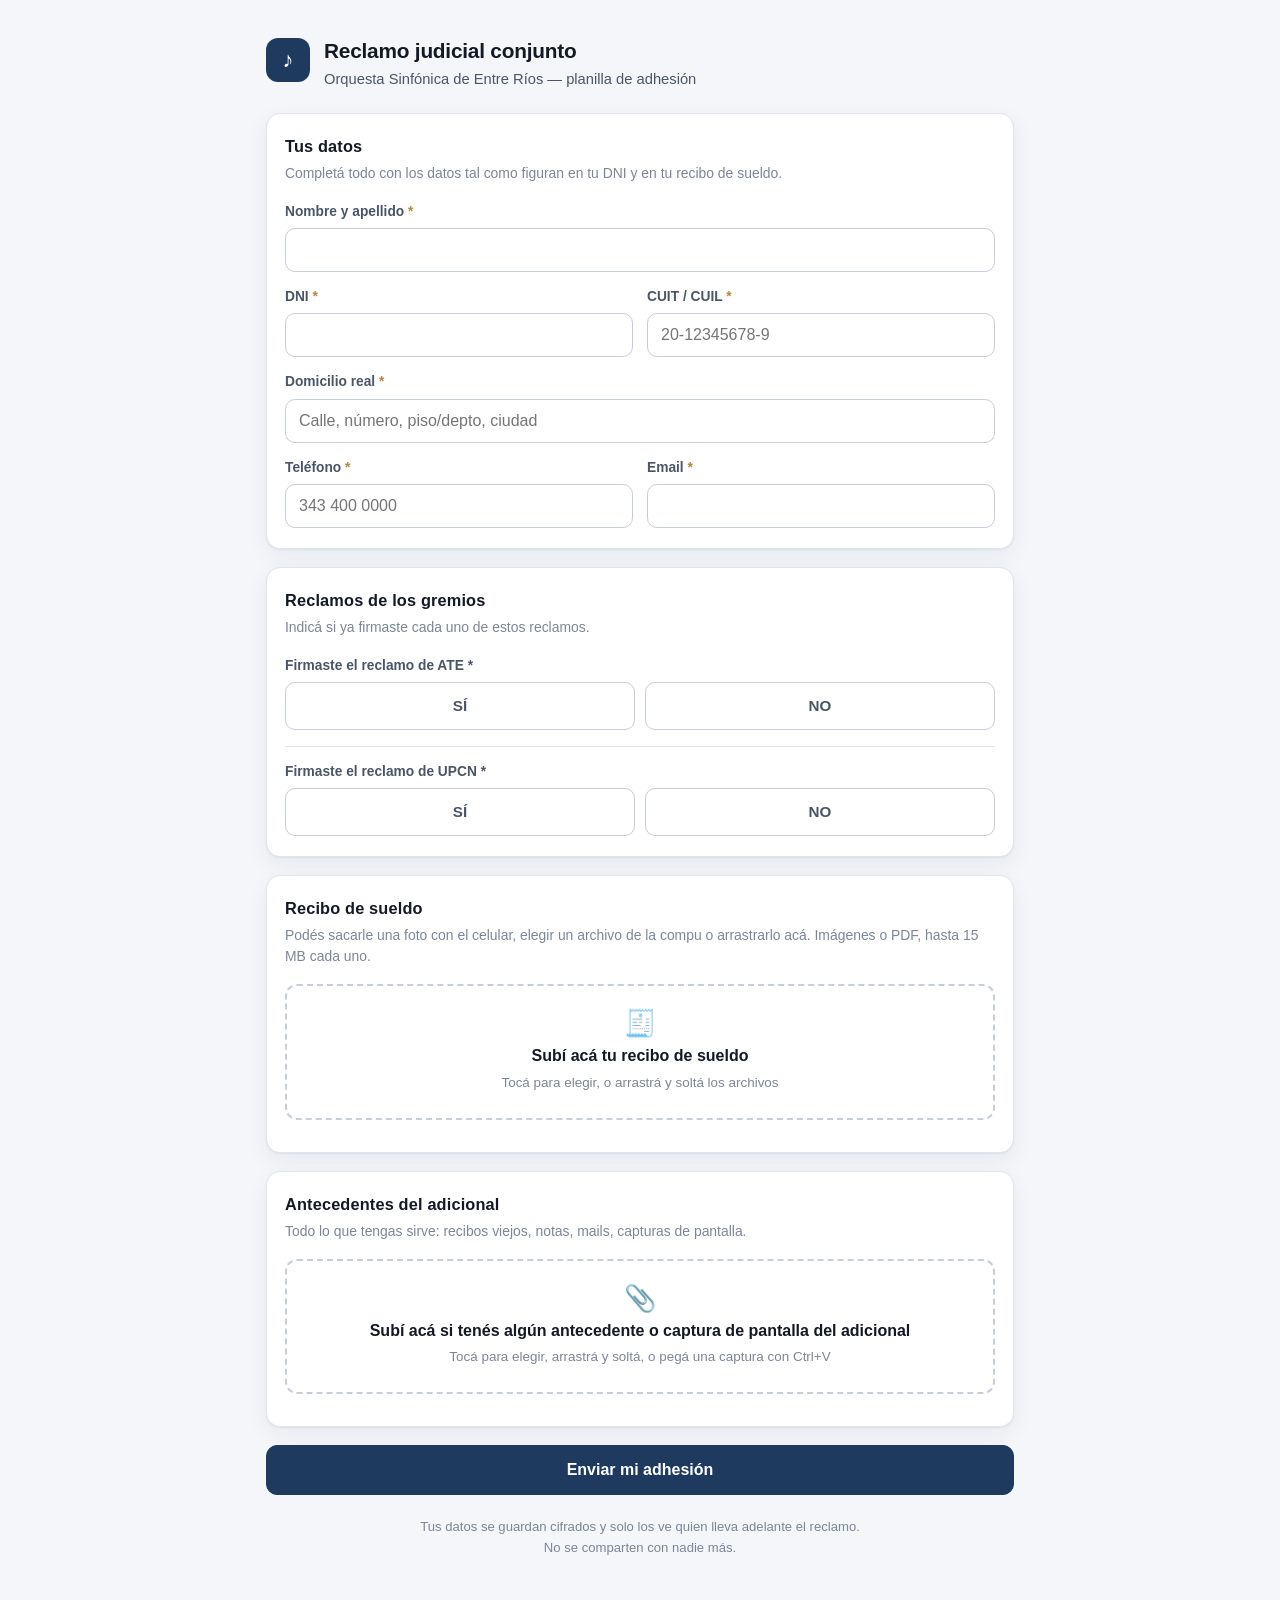
==== index.html @ 2e507636 "Formulario de adhesion al reclamo judicial conjunto de la Orquesta Pagina para que los empleados de " ====
<!doctype html>
<html lang="es-AR">
  <head>
    <meta charset="utf-8" />
    <meta name="viewport" content="width=device-width, initial-scale=1" />
    <title>Reclamo judicial conjunto — Orquesta Sinfónica de Entre Ríos</title>
    <meta
      name="description"
      content="Formulario para sumarse al reclamo judicial conjunto de los trabajadores de la Orquesta Sinfónica de Entre Ríos."
    />
    <meta name="robots" content="noindex, nofollow" />
    <meta name="theme-color" content="#1f3a5f" />
    <link rel="stylesheet" href="styles.css" />
  </head>
  <body>
    <div class="envoltorio">
      <header class="tapa">
        <div class="sello" aria-hidden="true">♪</div>
        <div>
          <h1>Reclamo judicial conjunto</h1>
          <p>Orquesta Sinfónica de Entre Ríos — planilla de adhesión</p>
        </div>
      </header>

      <div id="cajaError" class="aviso malo oculto" role="alert"></div>

      <form id="form" novalidate>
        <section class="tarjeta">
          <h2>Tus datos</h2>
          <p class="ayuda">
            Completá todo con los datos tal como figuran en tu DNI y en tu recibo de sueldo.
          </p>

          <div class="campos dos">
            <div class="campo ancho-total" data-campo>
              <label for="nombre">Nombre y apellido <span class="req">*</span></label>
              <input id="nombre" name="nombre" type="text" autocomplete="name" required />
              <p class="error-campo">Escribí tu nombre y apellido.</p>
            </div>

            <div class="campo" data-campo>
              <label for="dni">DNI <span class="req">*</span></label>
              <input id="dni" name="dni" type="text" inputmode="numeric" autocomplete="off" required />
              <p class="error-campo">Escribí tu número de DNI.</p>
            </div>

            <div class="campo" data-campo>
              <label for="cuit">CUIT / CUIL <span class="req">*</span></label>
              <input
                id="cuit"
                name="cuit"
                type="text"
                inputmode="numeric"
                placeholder="20-12345678-9"
                autocomplete="off"
                required
              />
              <p class="error-campo">Escribí tu CUIT o CUIL (11 números).</p>
            </div>

            <div class="campo ancho-total" data-campo>
              <label for="domicilio">Domicilio real <span class="req">*</span></label>
              <input
                id="domicilio"
                name="domicilio"
                type="text"
                placeholder="Calle, número, piso/depto, ciudad"
                autocomplete="street-address"
                required
              />
              <p class="error-campo">Escribí tu domicilio real.</p>
            </div>

            <div class="campo" data-campo>
              <label for="telefono">Teléfono <span class="req">*</span></label>
              <input
                id="telefono"
                name="telefono"
                type="tel"
                inputmode="tel"
                placeholder="343 400 0000"
                autocomplete="tel"
                required
              />
              <p class="error-campo">Escribí un teléfono de contacto.</p>
            </div>

            <div class="campo" data-campo>
              <label for="email">Email <span class="req">*</span></label>
              <input
                id="email"
                name="email"
                type="email"
                inputmode="email"
                autocomplete="email"
                required
              />
              <p class="error-campo">Escribí un email válido.</p>
            </div>
          </div>
        </section>

        <section class="tarjeta">
          <h2>Reclamos de los gremios</h2>
          <p class="ayuda">Indicá si ya firmaste cada uno de estos reclamos.</p>

          <div class="pregunta" data-campo>
            <span>Firmaste el reclamo de ATE <span class="req">*</span></span>
            <div class="opciones">
              <label>
                <input type="radio" name="ate" value="si" required />
                <span>SÍ</span>
              </label>
              <label>
                <input type="radio" name="ate" value="no" required />
                <span>NO</span>
              </label>
            </div>
            <p class="error-campo">Elegí SÍ o NO.</p>
          </div>

          <div class="pregunta" data-campo style="margin-top: 16px">
            <span>Firmaste el reclamo de UPCN <span class="req">*</span></span>
            <div class="opciones">
              <label>
                <input type="radio" name="upcn" value="si" required />
                <span>SÍ</span>
              </label>
              <label>
                <input type="radio" name="upcn" value="no" required />
                <span>NO</span>
              </label>
            </div>
            <p class="error-campo">Elegí SÍ o NO.</p>
          </div>
        </section>

        <section class="tarjeta">
          <h2>Recibo de sueldo</h2>
          <p class="ayuda">
            Podés sacarle una foto con el celular, elegir un archivo de la compu o arrastrarlo acá.
            Imágenes o PDF, hasta 15 MB cada uno.
          </p>

          <div class="zona" id="zonaRecibo" tabindex="0" role="button" aria-controls="listaRecibo">
            <span class="icono" aria-hidden="true">🧾</span>
            <span class="titulo">Subí acá tu recibo de sueldo</span>
            <span class="sub">Tocá para elegir, o arrastrá y soltá los archivos</span>
          </div>
          <input
            id="inputRecibo"
            type="file"
            class="oculto"
            multiple
            accept="image/*,application/pdf"
          />
          <ul class="lista-archivos" id="listaRecibo"></ul>
        </section>

        <section class="tarjeta">
          <h2>Antecedentes del adicional</h2>
          <p class="ayuda">Todo lo que tengas sirve: recibos viejos, notas, mails, capturas de pantalla.</p>

          <div class="zona" id="zonaAntecedente" tabindex="0" role="button" aria-controls="listaAntecedente">
            <span class="icono" aria-hidden="true">📎</span>
            <span class="titulo">Subí acá si tenés algún antecedente o captura de pantalla del adicional</span>
            <span class="sub">Tocá para elegir, arrastrá y soltá, o pegá una captura con Ctrl+V</span>
          </div>
          <input
            id="inputAntecedente"
            type="file"
            class="oculto"
            multiple
            accept="image/*,application/pdf"
          />
          <ul class="lista-archivos" id="listaAntecedente"></ul>
        </section>

        <button type="submit" class="boton ancho" id="botonEnviar">Enviar mi adhesión</button>
        <div class="progreso oculto" id="progreso"><i></i></div>
        <p class="ayuda" id="estado" style="text-align: center; margin-top: 10px"></p>
      </form>

      <section class="tarjeta listo oculto" id="pantallaListo">
        <div class="tilde" aria-hidden="true">✓</div>
        <h2>Listo, quedó registrada tu adhesión</h2>
        <p id="textoListo">
          Ya tenemos tus datos y tus archivos. Si hace falta algo más, te vamos a contactar por
          teléfono o por email.
        </p>
      </section>

      <p class="pie">
        Tus datos se guardan cifrados y solo los ve quien lleva adelante el reclamo.<br />
        No se comparten con nadie más.
      </p>
    </div>

    <script src="config.js"></script>
    <script src="sb.js"></script>
    <script>
      (function () {
        const cfg = window.RECLAMO_CONFIG;
        const form = document.getElementById('form');
        const cajaError = document.getElementById('cajaError');
        const botonEnviar = document.getElementById('botonEnviar');
        const progreso = document.getElementById('progreso');
        const barra = progreso.querySelector('i');
        const estado = document.getElementById('estado');

        function pesoLegible(bytes) {
          if (bytes < 1024) return bytes + ' B';
          if (bytes < 1024 * 1024) return (bytes / 1024).toFixed(0) + ' KB';
          return (bytes / 1024 / 1024).toFixed(1) + ' MB';
        }

        function mostrarError(msg) {
          cajaError.textContent = msg;
          cajaError.classList.remove('oculto');
          cajaError.scrollIntoView({ behavior: 'smooth', block: 'center' });
        }

        function limpiarError() {
          cajaError.classList.add('oculto');
          cajaError.textContent = '';
        }

        // --- zonas para subir archivos ---------------------------------------
        function crearZona(idZona, idInput, idLista) {
          const zona = document.getElementById(idZona);
          const input = document.getElementById(idInput);
          const lista = document.getElementById(idLista);
          const elegidos = [];

          function dibujar() {
            lista.innerHTML = '';
            elegidos.forEach((file, i) => {
              const li = document.createElement('li');

              const mini = document.createElement('div');
              mini.className = 'miniatura';
              if (file.type.startsWith('image/')) {
                const img = document.createElement('img');
                img.className = 'miniatura';
                img.alt = '';
                img.src = URL.createObjectURL(file);
                img.onload = () => URL.revokeObjectURL(img.src);
                li.appendChild(img);
              } else {
                mini.textContent = '📄';
                li.appendChild(mini);
              }

              const datos = document.createElement('div');
              datos.className = 'datos';
              const nombre = document.createElement('div');
              nombre.className = 'nombre';
              nombre.textContent = file.name;
              const peso = document.createElement('div');
              peso.className = 'peso';
              peso.textContent = pesoLegible(file.size);
              datos.appendChild(nombre);
              datos.appendChild(peso);
              li.appendChild(datos);

              const quitar = document.createElement('button');
              quitar.type = 'button';
              quitar.className = 'quitar';
              quitar.textContent = '×';
              quitar.setAttribute('aria-label', 'Quitar ' + file.name);
              quitar.addEventListener('click', () => {
                elegidos.splice(i, 1);
                dibujar();
              });
              li.appendChild(quitar);

              lista.appendChild(li);
            });
          }

          function agregar(files) {
            limpiarError();
            const rechazados = [];
            Array.from(files).forEach((file) => {
              if (file.size > cfg.maxArchivoBytes) {
                rechazados.push(file.name + ' (' + pesoLegible(file.size) + ')');
                return;
              }
              // Evita duplicados si se suelta dos veces el mismo archivo.
              const repetido = elegidos.some(
                (f) => f.name === file.name && f.size === file.size && f.lastModified === file.lastModified
              );
              if (!repetido) elegidos.push(file);
            });
            if (rechazados.length) {
              mostrarError(
                'Estos archivos pesan más de ' +
                  pesoLegible(cfg.maxArchivoBytes) +
                  ' y no se pudieron agregar: ' +
                  rechazados.join(', ') +
                  '. Probá sacarles una foto de nuevo con menos calidad.'
              );
            }
            dibujar();
          }

          zona.addEventListener('click', () => input.click());
          zona.addEventListener('keydown', (e) => {
            if (e.key === 'Enter' || e.key === ' ') {
              e.preventDefault();
              input.click();
            }
          });
          input.addEventListener('change', () => {
            agregar(input.files);
            input.value = ''; // permite volver a elegir el mismo archivo
          });

          ['dragenter', 'dragover'].forEach((ev) =>
            zona.addEventListener(ev, (e) => {
              e.preventDefault();
              zona.classList.add('encima');
            })
          );
          ['dragleave', 'dragend'].forEach((ev) =>
            zona.addEventListener(ev, () => zona.classList.remove('encima'))
          );
          zona.addEventListener('drop', (e) => {
            e.preventDefault();
            zona.classList.remove('encima');
            if (e.dataTransfer && e.dataTransfer.files.length) agregar(e.dataTransfer.files);
          });

          return { elegidos, agregar };
        }

        const zonaRecibo = crearZona('zonaRecibo', 'inputRecibo', 'listaRecibo');
        const zonaAntecedente = crearZona('zonaAntecedente', 'inputAntecedente', 'listaAntecedente');

        // El navegador entero acepta arrastrar: evita que se abra el archivo en una pestana.
        ['dragover', 'drop'].forEach((ev) =>
          document.addEventListener(ev, (e) => {
            if (!e.target.closest('.zona')) e.preventDefault();
          })
        );

        // Pegar una captura de pantalla va a "antecedentes".
        document.addEventListener('paste', (e) => {
          const items = (e.clipboardData && e.clipboardData.files) || [];
          if (items.length) zonaAntecedente.agregar(items);
        });

        // --- validacion -------------------------------------------------------
        function contenedor(el) {
          return el.closest('[data-campo]');
        }

        function marcar(el, ok) {
          const caja = contenedor(el);
          if (!caja) return;
          caja.classList.toggle('con-error', !ok);
          if (el.type !== 'radio') el.setAttribute('aria-invalid', ok ? 'false' : 'true');
        }

        const soloDigitos = (v) => (v || '').replace(/\D/g, '');

        // Al salir del campo, damos formato al CUIT: 20-12345678-9
        const inputCuit = document.getElementById('cuit');
        inputCuit.addEventListener('blur', () => {
          const d = soloDigitos(inputCuit.value);
          if (d.length === 11) inputCuit.value = d.slice(0, 2) + '-' + d.slice(2, 10) + '-' + d.slice(10);
        });

        function validar() {
          let primerError = null;

          function revisar(id, ok) {
            const el = document.getElementById(id);
            marcar(el, ok);
            if (!ok && !primerError) primerError = el;
            return ok;
          }

          revisar('nombre', document.getElementById('nombre').value.trim().length >= 3);
          revisar('dni', soloDigitos(document.getElementById('dni').value).length >= 6);
          revisar('cuit', soloDigitos(document.getElementById('cuit').value).length === 11);
          revisar('domicilio', document.getElementById('domicilio').value.trim().length >= 5);
          revisar('telefono', soloDigitos(document.getElementById('telefono').value).length >= 6);
          revisar('email', /^[^@\s]+@[^@\s]+\.[^@\s]+$/.test(document.getElementById('email').value.trim()));

          ['ate', 'upcn'].forEach((nombre) => {
            const grupo = form.querySelectorAll('input[name="' + nombre + '"]');
            const elegido = Array.from(grupo).some((r) => r.checked);
            marcar(grupo[0], elegido);
            if (!elegido && !primerError) primerError = grupo[0];
          });

          if (primerError) {
            const caja = contenedor(primerError) || primerError;
            caja.scrollIntoView({ behavior: 'smooth', block: 'center' });
            if (primerError.type !== 'radio') primerError.focus({ preventScroll: true });
            return false;
          }
          return true;
        }

        // Limpia la marca de error en cuanto la persona corrige.
        form.addEventListener('input', (e) => {
          const caja = contenedor(e.target);
          if (caja) caja.classList.remove('con-error');
        });

        // --- nombres de archivo seguros para el storage -----------------------
        function nombreSeguro(nombre) {
          const limpio = nombre
            .normalize('NFD')
            .replace(/[\u0300-\u036f]/g, '') // saca acentos
            .replace(/[^a-zA-Z0-9._-]+/g, '-')
            .replace(/^-+|-+$/g, '');
          return (limpio || 'archivo').slice(-80);
        }

        // --- enviar ------------------------------------------------------------
        form.addEventListener('submit', async (e) => {
          e.preventDefault();
          limpiarError();
          if (!validar()) return;

          const recibos = zonaRecibo.elegidos;
          const antecedentes = zonaAntecedente.elegidos;

          if (recibos.length === 0) {
            const seguir = confirm(
              'No adjuntaste ningún recibo de sueldo.\n\n' +
                'El recibo es la prueba principal del reclamo. ¿Querés enviar igual y acercarlo después?'
            );
            if (!seguir) {
              document.getElementById('zonaRecibo').scrollIntoView({ behavior: 'smooth', block: 'center' });
              return;
            }
          }

          const total = recibos.length + antecedentes.length;
          botonEnviar.disabled = true;
          progreso.classList.remove('oculto');
          barra.style.width = '4%';
          estado.textContent = 'Guardando tus datos…';

          try {
            const idReclamo = await window.SB.rpc('oser_crear_reclamo', {
              p_nombre: document.getElementById('nombre').value,
              p_dni: soloDigitos(document.getElementById('dni').value),
              p_cuit: document.getElementById('cuit').value,
              p_domicilio: document.getElementById('domicilio').value,
              p_telefono: document.getElementById('telefono').value,
              p_email: document.getElementById('email').value,
              p_firmo_ate: form.querySelector('input[name="ate"]:checked').value === 'si',
              p_firmo_upcn: form.querySelector('input[name="upcn"]:checked').value === 'si',
            });

            const tanda = [];
            recibos.forEach((f, i) => tanda.push({ file: f, tipo: 'recibo', i }));
            antecedentes.forEach((f, i) => tanda.push({ file: f, tipo: 'antecedente', i }));

            const fallados = [];
            for (let n = 0; n < tanda.length; n++) {
              const { file, tipo, i } = tanda[n];
              estado.textContent = 'Subiendo archivo ' + (n + 1) + ' de ' + total + '…';
              const path = idReclamo + '/' + tipo + '/' + (i + 1) + '-' + nombreSeguro(file.name);
              try {
                await window.SB.subirArchivo(path, file);
                await window.SB.rpc('oser_registrar_archivo', {
                  p_reclamo_id: idReclamo,
                  p_tipo: tipo,
                  p_path: path,
                  p_nombre_original: file.name,
                  p_tamano: file.size,
                  p_mime: file.type || '',
                });
              } catch (err) {
                fallados.push(file.name);
              }
              barra.style.width = 4 + Math.round(((n + 1) / Math.max(total, 1)) * 96) + '%';
            }

            barra.style.width = '100%';
            form.classList.add('oculto');
            const pantalla = document.getElementById('pantallaListo');
            if (fallados.length) {
              document.getElementById('textoListo').textContent =
                'Tus datos quedaron guardados. Pero ' +
                fallados.length +
                ' archivo(s) no se pudieron subir (' +
                fallados.join(', ') +
                '). Avisale a quien lleva el reclamo para acercarlos por otro medio.';
            }
            pantalla.classList.remove('oculto');
            pantalla.scrollIntoView({ behavior: 'smooth', block: 'center' });
          } catch (err) {
            progreso.classList.add('oculto');
            estado.textContent = '';
            botonEnviar.disabled = false;
            mostrarError(
              'No se pudo enviar: ' +
                (err.message || 'error de conexión') +
                '. Revisá que tengas internet y probá de nuevo.'
            );
          }
        });
      })();
    </script>
  </body>
</html>
---- styles.css ----
/* Estilos compartidos por el formulario y el panel. Mobile primero. */

:root {
  --tinta: #131a26;
  --tinta-suave: #4a5568;
  --tinta-tenue: #7b8698;
  --fondo: #f4f6fa;
  --papel: #ffffff;
  --linea: #dfe4ed;
  --linea-fuerte: #c6cedb;
  --marca: #1f3a5f;
  --marca-clara: #2c5486;
  --marca-tenue: #eaf0f8;
  --bronce: #b4863a;
  --bien: #1c7551;
  --bien-tenue: #e6f4ee;
  --mal: #b3261e;
  --mal-tenue: #fdeceb;
  --sombra: 0 1px 2px rgba(19, 26, 38, 0.06), 0 8px 24px rgba(19, 26, 38, 0.06);
  --radio: 14px;
}

@media (prefers-color-scheme: dark) {
  :root {
    --tinta: #eef1f6;
    --tinta-suave: #b3bccd;
    --tinta-tenue: #8b96a9;
    --fondo: #10141c;
    --papel: #181e29;
    --linea: #2a3242;
    --linea-fuerte: #3b4557;
    --marca: #7aa7dd;
    --marca-clara: #9dc0e9;
    --marca-tenue: #1c2534;
    --bronce: #d9ac62;
    --bien: #5cc79a;
    --bien-tenue: #16281f;
    --mal: #f28b84;
    --mal-tenue: #2c1a19;
    --sombra: 0 1px 2px rgba(0, 0, 0, 0.4), 0 8px 24px rgba(0, 0, 0, 0.3);
  }
}

* {
  box-sizing: border-box;
}

html {
  -webkit-text-size-adjust: 100%;
}

body {
  margin: 0;
  background: var(--fondo);
  color: var(--tinta);
  font-family: -apple-system, BlinkMacSystemFont, 'Segoe UI', Roboto, 'Helvetica Neue', Arial, sans-serif;
  font-size: 16px;
  line-height: 1.55;
  -webkit-font-smoothing: antialiased;
}

.envoltorio {
  max-width: 780px;
  margin: 0 auto;
  padding: 20px 16px 64px;
}

.envoltorio.ancho {
  max-width: 1400px;
}

/* --- encabezado --- */
.tapa {
  display: flex;
  gap: 14px;
  align-items: flex-start;
  padding: 18px 0 22px;
}

.tapa .sello {
  flex: 0 0 auto;
  width: 44px;
  height: 44px;
  border-radius: 12px;
  background: var(--marca);
  color: #fff;
  display: grid;
  place-items: center;
  font-size: 22px;
  line-height: 1;
}

@media (prefers-color-scheme: dark) {
  .tapa .sello {
    color: #10141c;
  }
}

.tapa h1 {
  margin: 0;
  font-size: 1.3rem;
  line-height: 1.25;
  letter-spacing: -0.01em;
}

.tapa p {
  margin: 4px 0 0;
  color: var(--tinta-suave);
  font-size: 0.92rem;
}

/* --- tarjetas --- */
.tarjeta {
  background: var(--papel);
  border: 1px solid var(--linea);
  border-radius: var(--radio);
  box-shadow: var(--sombra);
  padding: 20px 18px;
  margin-bottom: 18px;
}

.tarjeta > h2 {
  margin: 0 0 4px;
  font-size: 1.02rem;
  letter-spacing: 0.01em;
}

.tarjeta > h2 + .ayuda {
  margin: 0 0 16px;
}

.ayuda {
  color: var(--tinta-tenue);
  font-size: 0.87rem;
  margin: 0 0 14px;
}

/* --- campos --- */
.campos {
  display: grid;
  gap: 14px;
}

@media (min-width: 620px) {
  .campos.dos {
    grid-template-columns: 1fr 1fr;
  }
  .campos .ancho-total {
    grid-column: 1 / -1;
  }
}

.campo label,
.pregunta > span {
  display: block;
  font-size: 0.86rem;
  font-weight: 600;
  color: var(--tinta-suave);
  margin-bottom: 6px;
}

.campo .req {
  color: var(--bronce);
  font-weight: 700;
}

input[type='text'],
input[type='tel'],
input[type='email'],
input[type='password'],
input[type='search'] {
  width: 100%;
  padding: 12px 13px;
  font-size: 16px; /* 16px evita el zoom automatico en iPhone */
  font-family: inherit;
  color: var(--tinta);
  background: var(--papel);
  border: 1px solid var(--linea-fuerte);
  border-radius: 10px;
  transition: border-color 0.15s, box-shadow 0.15s;
}

input:focus {
  outline: none;
  border-color: var(--marca);
  box-shadow: 0 0 0 3px var(--marca-tenue);
}

input[aria-invalid='true'] {
  border-color: var(--mal);
}

.error-campo {
  display: none;
  color: var(--mal);
  font-size: 0.82rem;
  margin-top: 5px;
}

.campo.con-error .error-campo {
  display: block;
}

/* --- si / no --- */
.pregunta {
  padding: 14px 0 0;
  border-top: 1px solid var(--linea);
}

.pregunta:first-of-type {
  border-top: none;
  padding-top: 0;
}

.opciones {
  display: flex;
  gap: 10px;
}

.opciones label {
  flex: 1 1 0;
  position: relative;
  display: block;
  margin: 0;
}

.opciones input {
  position: absolute;
  opacity: 0;
  width: 1px;
  height: 1px;
}

.opciones span {
  display: block;
  text-align: center;
  padding: 11px 8px;
  font-size: 0.95rem;
  font-weight: 600;
  color: var(--tinta-suave);
  background: var(--papel);
  border: 1px solid var(--linea-fuerte);
  border-radius: 10px;
  cursor: pointer;
  transition: all 0.15s;
}

.opciones input:focus-visible + span {
  box-shadow: 0 0 0 3px var(--marca-tenue);
}

.opciones input:checked + span {
  background: var(--marca);
  border-color: var(--marca);
  color: #fff;
}

@media (prefers-color-scheme: dark) {
  .opciones input:checked + span {
    color: #10141c;
  }
}

/* --- zona de archivos --- */
.zona {
  border: 2px dashed var(--linea-fuerte);
  border-radius: 12px;
  background: var(--papel);
  padding: 24px 16px;
  text-align: center;
  cursor: pointer;
  transition: border-color 0.15s, background 0.15s;
}

.zona:hover,
.zona:focus-visible {
  border-color: var(--marca);
  background: var(--marca-tenue);
  outline: none;
}

.zona.encima {
  border-color: var(--marca);
  background: var(--marca-tenue);
  border-style: solid;
}

.zona .icono {
  font-size: 26px;
  line-height: 1;
  display: block;
  margin-bottom: 8px;
}

.zona .titulo {
  display: block;
  font-weight: 650;
  font-size: 1rem;
  color: var(--tinta);
}

.zona .sub {
  display: block;
  font-size: 0.84rem;
  color: var(--tinta-tenue);
  margin-top: 4px;
}

.lista-archivos {
  list-style: none;
  margin: 12px 0 0;
  padding: 0;
  display: grid;
  gap: 8px;
}

.lista-archivos li {
  display: flex;
  align-items: center;
  gap: 11px;
  padding: 8px 10px;
  background: var(--fondo);
  border: 1px solid var(--linea);
  border-radius: 10px;
}

.lista-archivos .miniatura {
  flex: 0 0 auto;
  width: 40px;
  height: 40px;
  border-radius: 7px;
  object-fit: cover;
  background: var(--marca-tenue);
  display: grid;
  place-items: center;
  font-size: 17px;
  overflow: hidden;
}

.lista-archivos .datos {
  min-width: 0;
  flex: 1 1 auto;
}

.lista-archivos .nombre {
  font-size: 0.88rem;
  font-weight: 600;
  overflow: hidden;
  text-overflow: ellipsis;
  white-space: nowrap;
}

.lista-archivos .peso {
  font-size: 0.78rem;
  color: var(--tinta-tenue);
}

.quitar {
  flex: 0 0 auto;
  border: none;
  background: transparent;
  color: var(--tinta-tenue);
  font-size: 20px;
  line-height: 1;
  width: 32px;
  height: 32px;
  border-radius: 8px;
  cursor: pointer;
}

.quitar:hover {
  background: var(--mal-tenue);
  color: var(--mal);
}

/* --- botones --- */
.boton {
  display: inline-flex;
  align-items: center;
  justify-content: center;
  gap: 8px;
  padding: 13px 20px;
  font-size: 1rem;
  font-family: inherit;
  font-weight: 650;
  color: #fff;
  background: var(--marca);
  border: 1px solid var(--marca);
  border-radius: 11px;
  cursor: pointer;
  transition: filter 0.15s;
}

@media (prefers-color-scheme: dark) {
  .boton {
    color: #10141c;
  }
}

.boton:hover:not(:disabled) {
  filter: brightness(1.12);
}

.boton:disabled {
  opacity: 0.6;
  cursor: default;
}

.boton.ancho {
  width: 100%;
  padding: 15px 20px;
}

.boton.suave {
  background: var(--papel);
  color: var(--marca);
  border-color: var(--linea-fuerte);
}

.boton.chico {
  padding: 8px 13px;
  font-size: 0.86rem;
  border-radius: 9px;
}

.boton.peligro {
  background: transparent;
  color: var(--mal);
  border-color: var(--mal);
}

/* --- avisos --- */
.aviso {
  padding: 12px 14px;
  border-radius: 11px;
  font-size: 0.9rem;
  margin-bottom: 16px;
}

.aviso.malo {
  background: var(--mal-tenue);
  color: var(--mal);
  border: 1px solid currentColor;
}

.aviso.bueno {
  background: var(--bien-tenue);
  color: var(--bien);
  border: 1px solid currentColor;
}

.oculto {
  display: none !important;
}

.pie {
  text-align: center;
  color: var(--tinta-tenue);
  font-size: 0.82rem;
  padding-top: 8px;
}

.pie a {
  color: var(--tinta-tenue);
}

/* --- progreso --- */
.progreso {
  height: 6px;
  background: var(--linea);
  border-radius: 99px;
  overflow: hidden;
  margin-top: 12px;
}

.progreso i {
  display: block;
  height: 100%;
  width: 0;
  background: var(--marca);
  transition: width 0.25s;
}

/* --- listo --- */
.listo {
  text-align: center;
  padding: 34px 20px;
}

.listo .tilde {
  width: 62px;
  height: 62px;
  margin: 0 auto 16px;
  border-radius: 50%;
  background: var(--bien-tenue);
  color: var(--bien);
  display: grid;
  place-items: center;
  font-size: 31px;
}

.listo h2 {
  margin: 0 0 8px;
}

.listo p {
  color: var(--tinta-suave);
  margin: 0 auto;
  max-width: 44ch;
}
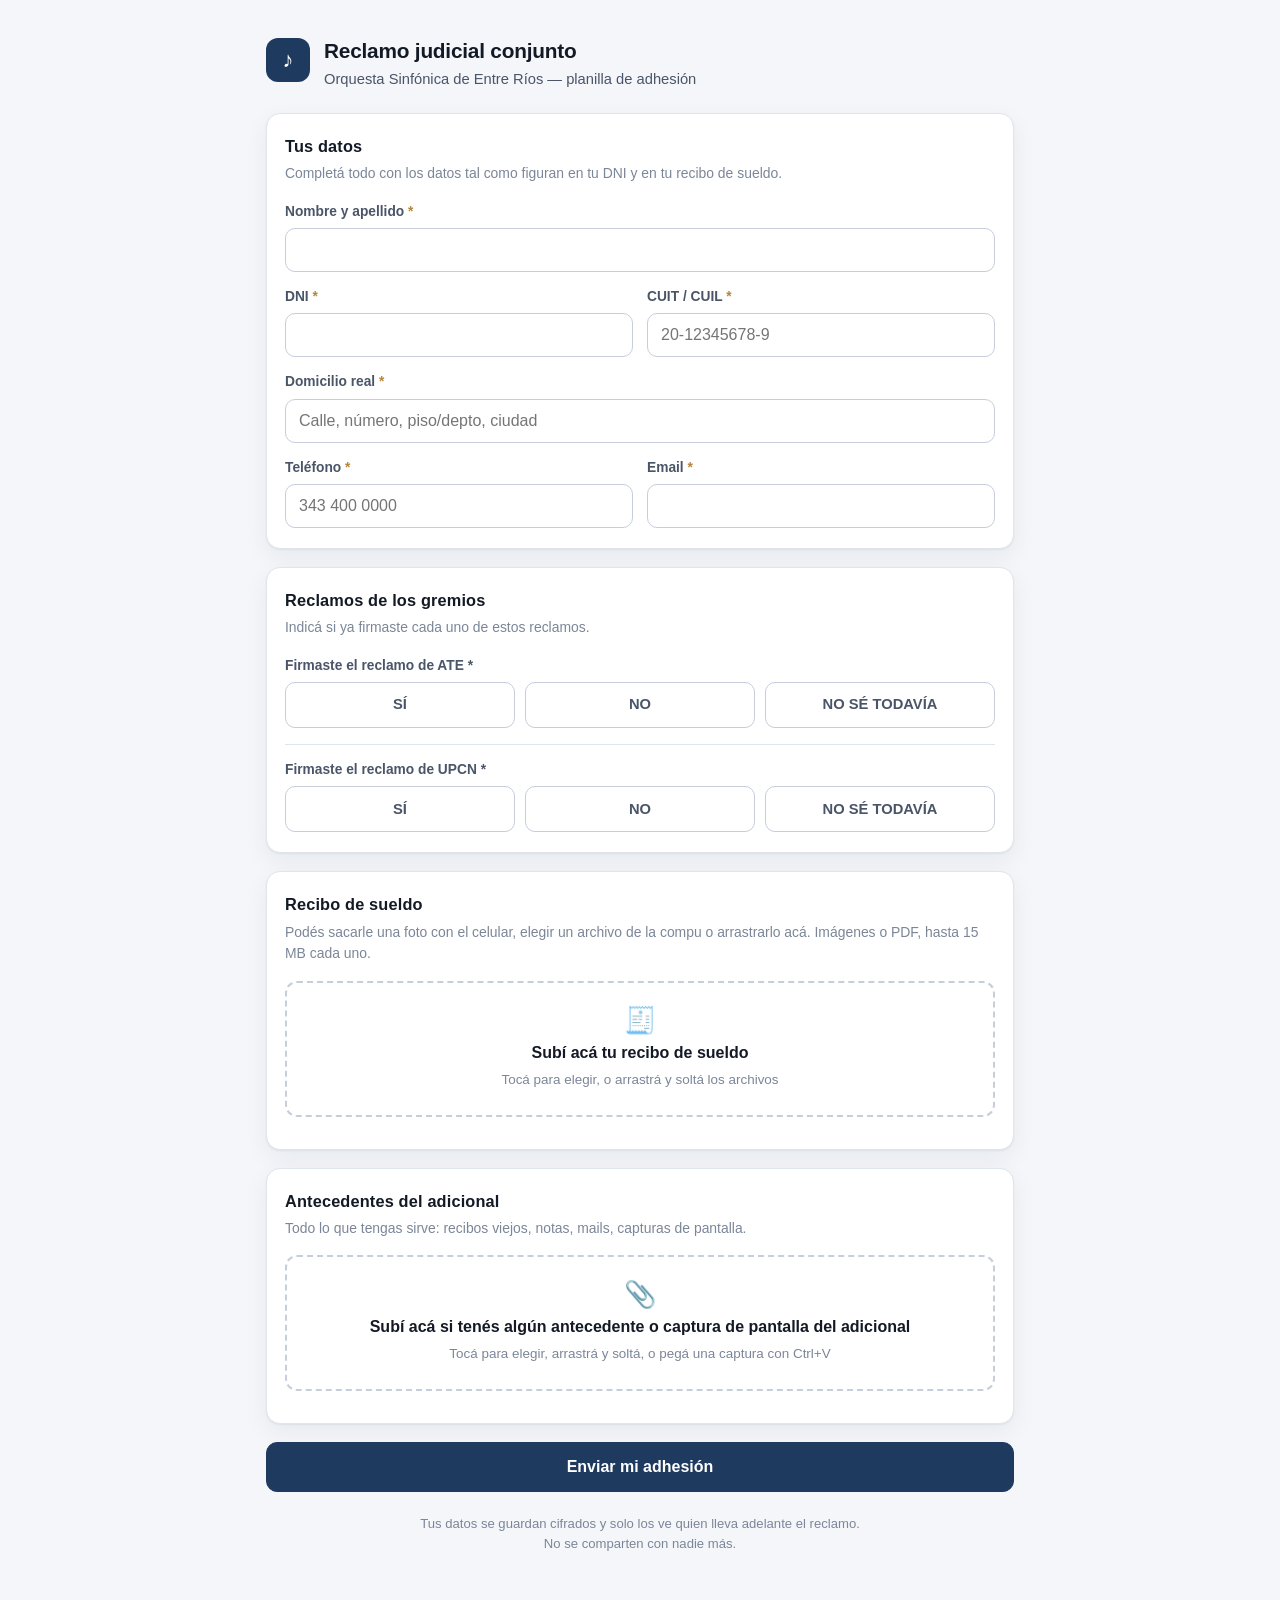
==== commit a637e1e9: "Tercera opcion en las preguntas de los gremios: "No se todavia" Antes habia que contestar SI o NO po" ====
--- a/index.html
+++ b/index.html
@@ -115,8 +115,12 @@
                 <input type="radio" name="ate" value="no" required />
                 <span>NO</span>
               </label>
-            </div>
-            <p class="error-campo">Elegí SÍ o NO.</p>
+              <label>
+                <input type="radio" name="ate" value="no_se" required />
+                <span>NO SÉ TODAVÍA</span>
+              </label>
+            </div>
+            <p class="error-campo">Elegí una de las tres opciones.</p>
           </div>
 
           <div class="pregunta" data-campo style="margin-top: 16px">
@@ -130,8 +134,12 @@
                 <input type="radio" name="upcn" value="no" required />
                 <span>NO</span>
               </label>
-            </div>
-            <p class="error-campo">Elegí SÍ o NO.</p>
+              <label>
+                <input type="radio" name="upcn" value="no_se" required />
+                <span>NO SÉ TODAVÍA</span>
+              </label>
+            </div>
+            <p class="error-campo">Elegí una de las tres opciones.</p>
           </div>
         </section>
 
@@ -454,8 +462,9 @@
               p_domicilio: document.getElementById('domicilio').value,
               p_telefono: document.getElementById('telefono').value,
               p_email: document.getElementById('email').value,
-              p_firmo_ate: form.querySelector('input[name="ate"]:checked').value === 'si',
-              p_firmo_upcn: form.querySelector('input[name="upcn"]:checked').value === 'si',
+              // 'si' | 'no' | 'no_se'
+              p_firmo_ate: form.querySelector('input[name="ate"]:checked').value,
+              p_firmo_upcn: form.querySelector('input[name="upcn"]:checked').value,
             });
 
             const tanda = [];
--- a/styles.css
+++ b/styles.css
@@ -212,13 +212,16 @@
   padding-top: 0;
 }
 
+/* Tres opciones (SÍ / NO / NO SÉ TODAVÍA) en columnas iguales. Con grid, las
+   tres quedan de la misma altura aunque a una se le parta el texto en dos
+   lineas, que es lo que pasa en el celular. */
 .opciones {
-  display: flex;
+  display: grid;
+  grid-template-columns: repeat(3, 1fr);
   gap: 10px;
 }
 
 .opciones label {
-  flex: 1 1 0;
   position: relative;
   display: block;
   margin: 0;
@@ -232,10 +235,15 @@
 }
 
 .opciones span {
-  display: block;
+  display: flex;
+  align-items: center;
+  justify-content: center;
+  height: 100%;
+  min-height: 46px;
   text-align: center;
-  padding: 11px 8px;
-  font-size: 0.95rem;
+  padding: 10px 6px;
+  font-size: 0.92rem;
+  line-height: 1.2;
   font-weight: 600;
   color: var(--tinta-suave);
   background: var(--papel);
